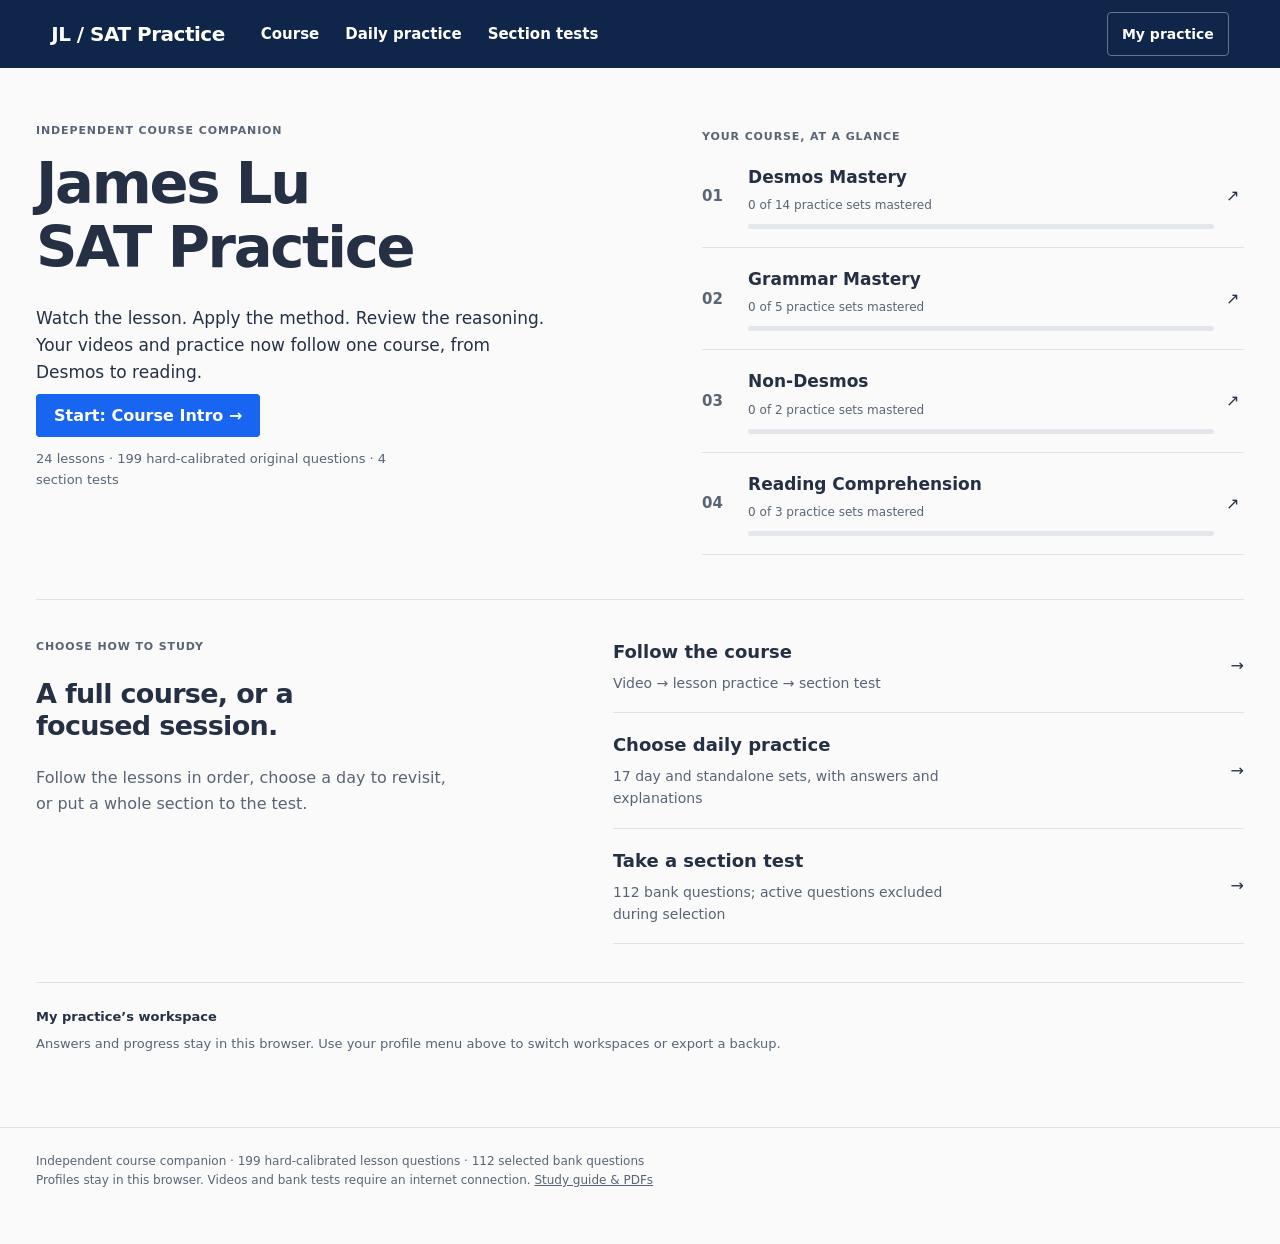
==== index.html @ e763a068 "Calibrate practice for hard SAT question patterns" ====
<!doctype html><html lang="en"><head><meta charset="utf-8"><meta name="viewport" content="width=device-width,initial-scale=1"><meta name="description" content="An independent James Lu SAT course companion with video lessons, original practice and section tests."><title>James Lu SAT Practice</title><link rel="stylesheet" href="course.css?v=4"><link rel="stylesheet" href="learning-theme.css?v=5"></head><body><header><a href="#home">JL / SAT Practice</a><nav aria-label="Main navigation"><a href="#course">Course</a><a href="#daily">Daily practice</a><a href="sections.html">Section tests</a></nav><button id="profile-button">Local profile</button></header><main id="content"></main><footer>Independent course companion · 199 hard-calibrated lesson questions · 112 selected bank questions<br>Profiles stay in this browser. Videos and bank tests require an internet connection. <a href="Start_Here.html">Study guide & PDFs</a></footer><dialog id="profiles"><h2>Your local workspace</h2><p class="profile-note">Choose a profile to save answers and course progress on this device. No password, online account, or cloud sync. Clearing browser data removes saved progress; export a backup to keep it.</p><label>Switch profile <select id="profile-select"></select></label><form id="new-profile"><label>New profile name <input id="profile-name" maxlength="40" required autocomplete="off"></label><button class="primary">Create profile</button></form><p id="profile-status" role="status"></p><div class="controls"><button id="export">Export backup</button><label class="action">Import backup <input type="file" id="import" accept="application/json" style="max-width:210px"></label><button id="close-profile">Done</button></div></dialog><script src="course-data.js"></script><script src="course.js?v=4"></script></body></html>
---- course.css ----
:root{--ink:#193c39;--muted:#64736d;--green:#216751;--paper:#f8f8f2;--line:#dce3d8}*{box-sizing:border-box}body{margin:0;background:var(--paper);color:var(--ink);font:16px/1.6 Arial,sans-serif}a{color:inherit}button,input,select{font:inherit}button,a.action{cursor:pointer;border:1px solid var(--line);border-radius:8px;padding:11px 17px;background:white;color:var(--ink);text-decoration:none}button:hover,a.action:hover{border-color:var(--green);background:#eef4eb}button:disabled{opacity:.5;cursor:default}.primary{background:var(--green)!important;color:white!important;border-color:var(--green)!important}header{padding:20px 5%;display:flex;gap:24px;align-items:center;border-bottom:1px solid var(--line);background:white}header>a{font-weight:700;text-decoration:none;font-size:20px}header nav{display:flex;gap:18px;flex:1}header nav a{text-decoration:none;font-size:14px}main{max-width:1160px;margin:auto;padding:42px 24px}h1,h2,h3{line-height:1.2;letter-spacing:-.03em}h1{font-size:clamp(32px,5vw,56px);margin:12px 0 24px}h2{font-size:28px}h3{font-size:21px}.eyebrow{font-size:12px;font-weight:700;letter-spacing:.15em;text-transform:uppercase;color:var(--green)}.muted{color:var(--muted)}.hero{display:grid;grid-template-columns:1.7fr 1fr;gap:50px;padding:20px 0 45px}.hero p{max-width:600px;font-size:18px}.stats{border-left:1px solid var(--line);padding-left:35px;align-self:center}.stats strong{font-size:38px;display:block}.stats p{font-size:14px;margin:0 0 20px}.grid{display:grid;grid-template-columns:repeat(3,1fr);gap:20px}.card{background:white;border:1px solid var(--line);border-radius:12px;padding:26px}.card p{color:var(--muted)}.card a{display:inline-block;margin-top:12px;font-weight:700}.course-list{display:grid;gap:18px;margin-top:26px}.lesson-row{display:flex;align-items:center;justify-content:space-between;gap:16px;padding:15px 0;border-top:1px solid var(--line)}.lesson-row a{text-decoration:none;font-weight:600}.tag{font-size:12px;background:#edf2e7;padding:4px 9px;border-radius:20px}.workspace{display:grid;grid-template-columns:240px 1fr;gap:30px}.outline{align-self:start;position:sticky;top:20px;font-size:14px}.outline a{display:block;text-decoration:none;padding:8px 12px;border-radius:7px}.outline a.active{background:#e6eee0;font-weight:700}.outline h3{font-size:16px}.video{aspect-ratio:16/9;width:100%;border:0;border-radius:10px;background:#e7ede4}.question{margin:25px 0;padding:28px;background:white;border:1px solid var(--line);border-radius:12px}.stem{font-size:18px;white-space:pre-line}.equation{display:block;margin:22px auto;max-width:100%;max-height:120px;width:auto}.figure{display:block;max-width:100%;max-height:320px;margin:20px auto}.choice{display:flex;gap:12px;padding:12px;border:1px solid var(--line);border-radius:8px;margin:9px 0;cursor:pointer}.choice:has(input:checked){border-color:var(--green);background:#eef4eb}.numeric{width:100%;max-width:300px;padding:12px;border:1px solid #93a59a;border-radius:7px}.feedback{padding:18px;margin-top:18px;background:#eef4eb;border-left:4px solid var(--green)}.feedback.wrong{background:#fff2df;border-color:#ad681d}.feedback p{margin:8px 0 0}.controls{display:flex;flex-wrap:wrap;gap:12px;align-items:center}.progress{height:7px;background:#dde6d9;border-radius:20px;overflow:hidden}.progress>div{background:var(--green);height:100%}table{border-collapse:collapse;margin:20px auto;max-width:100%}td,th{border:1px solid var(--line);padding:10px 16px}footer{max-width:1160px;margin:30px auto;padding:24px;color:var(--muted);font-size:13px;border-top:1px solid var(--line)}dialog{border:1px solid var(--line);border-radius:14px;padding:28px;max-width:500px;width:90%}dialog::backdrop{background:#193c3966}dialog input,dialog select{padding:10px;max-width:100%;margin:8px 0}label{display:block}.profile-note{font-size:13px;color:var(--muted)}.banner{padding:20px;border:1px solid var(--line);background:#edf2e7;border-radius:10px;margin:24px 0}@media(max-width:760px){header{flex-wrap:wrap;gap:12px}header nav{order:3;flex-basis:100%}.hero,.grid,.workspace{grid-template-columns:1fr}.stats{display:flex;gap:30px;border-left:0;padding-left:0}.outline{position:static;max-height:210px;overflow:auto}.question{padding:20px}main{padding:28px 18px}.lesson-row{align-items:flex-start}.hero{gap:15px}}

/* A reading-led course system: cream paper, ink green, restrained rules. */
body{font-family:system-ui,-apple-system,"Segoe UI",sans-serif}button,a.action,.card,.question,.video,.banner,dialog{border-radius:6px}a:focus-visible,button:focus-visible,input:focus-visible,select:focus-visible{outline:3px solid #ac6b25;outline-offset:4px}button,a.action{transition:background-color .15s,border-color .15s}header>a{letter-spacing:-.04em}.home-title{font-family:Georgia,"Times New Roman",serif;font-weight:400;letter-spacing:-.055em;font-size:clamp(46px,6vw,76px);line-height:1.04}.hero{grid-template-columns:1.2fr 1fr;gap:72px;padding:18px 0 56px}.hero p{max-width:47ch}.hero-caption{font-size:13px!important;color:var(--muted);margin-top:20px}.course-map{padding-top:18px}.map-row{display:grid;grid-template-columns:34px 1fr 18px;gap:12px;align-items:center;text-decoration:none;border-bottom:1px solid var(--line);padding:20px 0}.map-number{font-family:Georgia,serif;font-size:23px;color:var(--muted)}.map-row strong{font-size:17px}.map-row .muted{font-size:12px;margin:5px 0 9px}.map-row .progress{height:3px}.map-row:hover strong,.path-row:hover strong{color:var(--green);text-decoration:underline}.practice-paths{border-top:1px solid var(--line);display:grid;grid-template-columns:1fr 1.25fr;gap:72px;padding:38px 0}.practice-paths h2{font-size:30px;max-width:18ch;font-weight:500}.practice-paths p{max-width:42ch}.path-row{display:flex;justify-content:space-between;align-items:center;gap:22px;text-decoration:none;padding:18px 0;border-bottom:1px solid var(--line)}.path-row:first-child{padding-top:0}.path-row strong{font-size:18px}.path-row p{margin:5px 0 0;color:var(--muted);font-size:14px}.workspace-note{border-top:1px solid var(--line);padding-top:24px;font-size:14px}.workspace-note p{color:var(--muted);margin:6px 0}.course-list>.card{border:0;border-top:1px solid var(--line);background:transparent;border-radius:0;padding:26px 0}.tag{border-radius:4px}.stem{max-width:65ch}.choice{border-radius:5px}.question{margin-top:26px}.map-row,.path-row{min-height:54px}@media(min-width:761px) and (max-width:1000px){.hero,.practice-paths{gap:36px}.grid{grid-template-columns:repeat(2,1fr)}}@media(max-width:760px){.hero,.practice-paths{grid-template-columns:1fr;gap:26px}.hero{padding-bottom:32px}.home-title br{display:none}.home-title{max-width:10ch}.course-map{padding-top:0}.practice-paths{padding:28px 0}.practice-paths h2{max-width:none}.hero .action{display:inline-block;max-width:100%}.map-row{padding:16px 0}header>a{font-size:18px}header{padding:16px 18px}.grid{gap:14px}.stats{flex-wrap:wrap}.controls{align-items:stretch}.outline{border-bottom:1px solid var(--line);padding-bottom:15px}}@media(prefers-reduced-motion:reduce){*,*::before,*::after{scroll-behavior:auto!important;transition:none!important}}

.course-layout{display:grid;grid-template-columns:230px minmax(0,1fr);gap:48px}.unit-nav{position:sticky;top:20px;align-self:start;font-size:14px}.unit-nav a{display:block;text-decoration:none;padding:16px 12px;border-bottom:1px solid var(--line)}.unit-nav strong,.unit-nav small{display:block}.unit-nav .eyebrow{display:block;margin-bottom:6px;font-size:11px}.unit-nav .course-name{font-size:18px;font-weight:700;padding-top:0}.unit-nav small{font-size:12px;font-weight:400;color:var(--muted);margin-top:6px}.unit-nav a[aria-current]{background:#edf2e7;border-left:3px solid var(--green)}.breadcrumbs{font-size:13px;color:var(--muted);margin-bottom:24px}.course-layout h1{font-size:40px;margin-bottom:16px}.unit-summary{padding:28px 0;border-top:1px solid var(--line)}.unit-summary h2 a{text-decoration:none}.unit-summary h2 a:hover{text-decoration:underline}.unit-summary p{max-width:65ch;color:var(--muted)}.unit-overview{margin-top:32px}.skill-strip{display:flex;gap:6px;flex-wrap:wrap;margin:25px 0 12px}.skill-mark{width:30px;height:30px;border:1px solid #97a59c;text-decoration:none;display:grid;place-items:center;border-radius:4px;font-size:12px;background:white}.skill-mark.started{border-bottom:5px solid #ad681d}.skill-mark.finished{background:var(--green);color:white;border-color:var(--green)}.test-mark{background:#edf2e7;font-weight:700}.progress-key{display:flex;flex-wrap:wrap;gap:16px;color:var(--muted);font-size:12px;margin-bottom:30px}.about-unit{padding:24px 0;border-top:1px solid var(--line);border-bottom:1px solid var(--line)}.about-unit h2{font-size:23px}.about-unit p{max-width:65ch}.day-heading{font-size:12px;text-transform:uppercase;letter-spacing:.08em;color:var(--muted);margin:32px 0 12px}.lesson-block{padding:25px;background:white;border:1px solid var(--line);border-radius:6px;margin-bottom:14px}.lesson-block-title{display:flex;justify-content:space-between;align-items:center;gap:16px}.lesson-block h2{font-size:22px;margin:0}.learn-practice{display:grid;grid-template-columns:1.3fr 1fr;gap:30px;margin-top:22px}.learn-practice h3{font-size:13px;color:var(--muted);font-weight:500;letter-spacing:0;margin:0 0 14px}.resource-link{display:flex;gap:12px;text-decoration:none;padding:12px 0;align-items:flex-start}.resource-link>span:first-child{font-size:24px;line-height:1}.resource-link small{display:block;color:var(--muted);font-size:12px;margin-top:7px}.resource-link:hover{text-decoration:underline}.practice-panel{border-left:3px solid var(--green);padding:0 0 0 20px}.practice-panel p{margin:7px 0;font-size:14px}.practice-panel a{display:inline-block;margin-top:12px}.unit-test{border-top:1px solid var(--line);margin-top:32px;padding:30px 0;display:flex;align-items:center;gap:25px}.unit-test>div{flex:1}.unit-test h2{font-size:25px}.unit-test p{max-width:55ch;font-size:14px;color:var(--muted)}.unit-test>a{white-space:nowrap}@media(max-width:1000px){.course-layout{gap:28px;grid-template-columns:190px minmax(0,1fr)}.learn-practice{gap:18px}.lesson-block{padding:20px}.unit-test{display:block}.unit-test>a{display:inline-block}}@media(max-width:760px){.course-layout{grid-template-columns:1fr;gap:24px}.unit-nav{position:static}.unit-nav nav{display:grid;grid-template-columns:1fr 1fr}.unit-nav nav a{padding:12px}.unit-nav .course-name{padding-bottom:12px}.course-layout h1{font-size:32px}.learn-practice{grid-template-columns:1fr;gap:22px}.practice-panel{padding-left:15px}.lesson-block-title{align-items:flex-start}.lesson-block h2{font-size:21px}.about-unit{padding:16px 0}.unit-test{padding:22px 0}}
.hard-banner{display:flex;gap:12px;align-items:baseline;padding:14px 16px;margin:18px 0 24px;background:#f3f0e8;border-left:3px solid #a36b2c;color:#41372d;font-size:13px}.hard-banner strong{font-size:12px;text-transform:uppercase;letter-spacing:.08em;white-space:nowrap}.hard-banner span{color:#6d6257}.question-meta{display:flex;align-items:center;justify-content:space-between;gap:16px}.difficulty-badge{font-size:11px;text-transform:uppercase;letter-spacing:.08em;color:#8a5c26;border:1px solid #d3b58a;padding:4px 8px;border-radius:999px;background:#fbf8f1}
---- learning-theme.css ----
/* Learning workspace theme. Original content and identity, familiar course layout. */
:root{--ink:#253044;--muted:#596575;--green:#1865f2;--paper:#fafafa;--line:#dfe2e6;--navy:#10254a;--progress:#7354a2}
body{font-family:system-ui,-apple-system,"Segoe UI",sans-serif;background:var(--paper);color:var(--ink)}
header{min-height:64px;padding:12px 4%;background:var(--navy);color:white;border:0;gap:36px;position:relative}
header>a{font-size:20px;letter-spacing:-.025em;white-space:nowrap}header nav{gap:26px}header nav a{font-size:15px;font-weight:600;padding:8px 0;color:#fff}header nav a:hover{text-decoration:underline;text-underline-offset:5px}
header button{background:transparent;color:#fff;border-color:#657493;font-size:14px;padding:8px 14px}header button:hover{color:white;background:#243a60;border-color:#a8b8d4}
main{max-width:1440px;padding:36px 36px;margin:auto}h1{font-weight:650;letter-spacing:-.03em}h2,h3{letter-spacing:-.025em}.eyebrow{color:var(--muted);letter-spacing:.08em;font-size:11px}.muted{color:var(--muted)}
button,a.action{border-radius:4px;font-weight:600;min-height:44px}.primary{background:#1865f2!important;border-color:#1865f2!important;color:#fff!important}.primary:hover{background:#124dc0!important;border-color:#124dc0!important}
a:focus-visible,button:focus-visible,input:focus-visible,select:focus-visible{outline:3px solid #79a7ff;outline-offset:3px}button:hover,a.action:hover{background:#f0f5ff;border-color:#9cb8e6}
.home-title{font-family:inherit;font-size:clamp(38px,4.5vw,58px);font-weight:700;line-height:1.12;letter-spacing:-.04em}.hero{grid-template-columns:1.1fr 1fr;gap:70px;padding:18px 0 44px}.hero p{font-size:17px}.hero-caption{font-size:13px!important}.course-map{padding-top:6px}.map-number{font-family:inherit;font-size:15px;font-weight:700}.map-row{padding:18px 0}.map-row .progress>div,.progress>div{background:var(--progress)}.map-row:hover strong,.path-row:hover strong{color:#1865f2}.map-row .progress{height:5px}.practice-paths h2{font-size:27px;font-weight:650}
.course-layout{grid-template-columns:260px minmax(0,1fr);gap:42px}.unit-nav{top:20px;background:white;border:1px solid var(--line);border-radius:4px;padding:4px 0}.unit-nav .course-name{padding:20px;font-size:18px;line-height:1.4}.unit-nav>a:last-child{border-bottom:0;font-size:13px}.unit-nav nav a{padding:18px 20px}.unit-nav a[aria-current]{background:#edf4ff;border-left:4px solid #1865f2;padding-left:16px}.unit-nav .eyebrow{font-size:10px;margin-bottom:6px}.unit-nav strong{font-size:14px;font-weight:600}.unit-nav small{font-size:12px}.course-layout h1{font-size:36px}.breadcrumbs{font-size:12px;margin-bottom:20px}.breadcrumbs a{color:#1865f2;text-decoration:none}.breadcrumbs a:hover{text-decoration:underline}
.unit-overview{display:grid;gap:16px}.unit-summary{background:white;border:1px solid var(--line);border-radius:4px;padding:25px 30px}.unit-summary h2{font-size:26px;margin:12px 0}.unit-summary p{font-size:15px;line-height:1.65}.unit-summary .progress{height:5px}
.skill-strip{gap:6px;margin-top:22px}.skill-mark{width:28px;height:28px;font-size:11px;border-color:#9ba2aa;border-radius:4px}.skill-mark.finished{background:var(--progress);border-color:var(--progress)}.skill-mark.started{border-bottom-color:#c67a16}.test-mark{background:#eef0f3;color:#495465}.progress-key{font-size:11px;gap:16px;margin-bottom:26px}
.about-unit{padding:24px 30px;background:white;border:1px solid var(--line);border-radius:4px}.about-unit h2{font-size:23px;margin:0 0 16px}.about-unit p{font-size:15px;line-height:1.7}.about-unit p:last-child{margin-bottom:0}.day-heading{font-size:11px;font-weight:600;margin:26px 0 12px}.lesson-block{padding:26px 30px;border-radius:4px;box-shadow:none}.lesson-block h2{font-size:23px;font-weight:650}.learn-practice{grid-template-columns:1.25fr 1fr;gap:35px;margin-top:25px}.learn-practice h3{font-size:14px;color:#596575}.resource-link{font-size:15px;line-height:1.55}.resource-link>span:first-child{color:#596575;font-size:22px;border:1px solid #9ba2aa;border-radius:2px;width:24px;flex-shrink:0;text-align:center}.resource-link:hover{color:#1865f2}.practice-panel{background:#f5f7fa;border-left:0;border-top:4px solid #1865f2;padding:16px 18px}.practice-panel h3{margin-bottom:10px}.practice-panel p{font-size:13px}.practice-panel .action{font-size:14px;padding:8px 16px}.tag{background:#f0edf6;color:#5a4182;border-radius:3px;font-size:11px;white-space:nowrap}.unit-test{background:#fff;border:1px solid var(--line);border-radius:4px;margin-top:26px;padding:26px 30px}
.workspace{grid-template-columns:260px minmax(0,1fr);gap:42px}.outline{background:white;border:1px solid var(--line);border-radius:4px;padding:12px}.outline a{padding:11px 12px;border-radius:3px}.outline a.active{background:#edf4ff;border-left:3px solid #1865f2}.video{border-radius:4px;background:#edf0f4}.question{border-radius:4px;padding:28px 32px;border-color:var(--line)}.stem{font-size:18px;line-height:1.7}.choice{border-radius:4px;padding:13px 16px;background:white}.choice:has(input:checked){background:#edf4ff;border-color:#1865f2}.numeric{border-radius:4px}.feedback{background:#edf7ee;border-color:#27843e}.feedback.wrong{background:#fff5e7;border-color:#bc7518}.banner{background:#f0f4fa;border-radius:4px;border-color:#d8e1ee}.card{border-radius:4px}.card h3{font-size:22px}.card a{color:#1865f2}.workspace-note{font-size:13px}.progress{height:5px;background:#e3e6eb}footer{max-width:1440px;padding:24px 36px;font-size:12px}
@media(min-width:1700px){main{max-width:1600px}.course-layout,.workspace{grid-template-columns:285px minmax(0,1fr);gap:48px}}
@media(min-width:761px) and (max-width:1100px){main{padding:30px 24px}.course-layout,.workspace{grid-template-columns:220px minmax(0,1fr);gap:26px}.lesson-block,.about-unit,.unit-summary,.unit-test{padding:22px}.learn-practice{gap:20px;grid-template-columns:1fr 1fr}.hero{gap:36px}.unit-nav nav a{padding:16px}.unit-nav a[aria-current]{padding-left:12px}}
@media(max-width:760px){header{padding:12px 18px;gap:12px;justify-content:space-between}header>a{font-size:18px}header nav{gap:20px;order:3;flex-basis:100%}header nav a{font-size:13px;padding:3px 0}header button{font-size:12px;padding:7px 10px}main{padding:24px 18px}.hero,.practice-paths,.course-layout,.workspace{grid-template-columns:1fr;gap:24px}.home-title{font-size:40px;max-width:13ch}.hero p{font-size:16px}.hero{padding:8px 0 30px}.course-map{padding:0}.unit-nav{position:static}.unit-nav nav{grid-template-columns:1fr 1fr}.unit-nav nav a{padding:14px}.unit-nav a[aria-current]{padding-left:10px}.unit-nav .course-name{padding:14px 16px;font-size:16px}.course-layout h1{font-size:30px}.lesson-block,.about-unit,.unit-summary,.unit-test{padding:20px}.lesson-block h2{font-size:21px}.learn-practice{grid-template-columns:1fr;gap:18px}.practice-panel{padding:14px 16px}.outline{max-height:180px;padding:8px}.question{padding:22px 20px}.stem{font-size:17px}.skill-strip{gap:5px}.skill-mark{width:27px;height:27px}.progress-key{gap:12px}.unit-test>a{display:inline-block}.controls{gap:10px}footer{padding:20px 18px}.practice-paths h2{font-size:26px}}
@media(prefers-reduced-motion:reduce){*,*::before,*::after{transition:none!important;scroll-behavior:auto!important}}
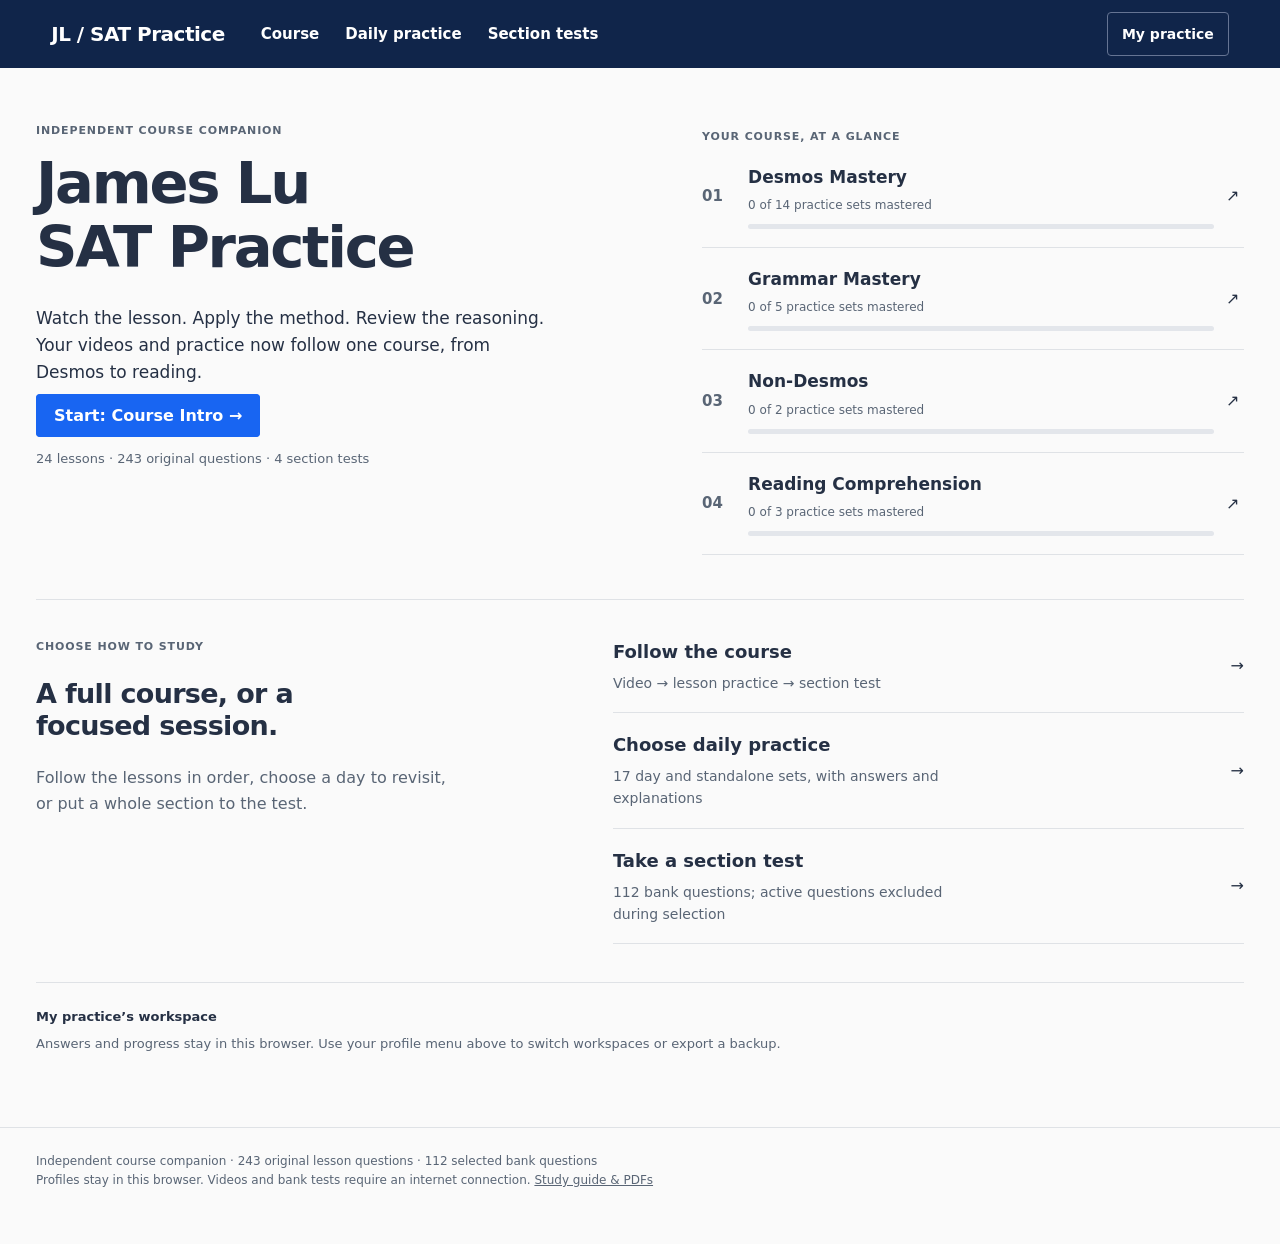
==== commit f680070c: "Expand regression practice with verified coverage and skill tracking" ====
--- a/index.html
+++ b/index.html
@@ -1 +1 @@
-<!doctype html><html lang="en"><head><meta charset="utf-8"><meta name="viewport" content="width=device-width,initial-scale=1"><meta name="description" content="An independent James Lu SAT course companion with video lessons, original practice and section tests."><title>James Lu SAT Practice</title><link rel="stylesheet" href="course.css?v=4"><link rel="stylesheet" href="learning-theme.css?v=5"></head><body><header><a href="#home">JL / SAT Practice</a><nav aria-label="Main navigation"><a href="#course">Course</a><a href="#daily">Daily practice</a><a href="sections.html">Section tests</a></nav><button id="profile-button">Local profile</button></header><main id="content"></main><footer>Independent course companion · 199 hard-calibrated lesson questions · 112 selected bank questions<br>Profiles stay in this browser. Videos and bank tests require an internet connection. <a href="Start_Here.html">Study guide & PDFs</a></footer><dialog id="profiles"><h2>Your local workspace</h2><p class="profile-note">Choose a profile to save answers and course progress on this device. No password, online account, or cloud sync. Clearing browser data removes saved progress; export a backup to keep it.</p><label>Switch profile <select id="profile-select"></select></label><form id="new-profile"><label>New profile name <input id="profile-name" maxlength="40" required autocomplete="off"></label><button class="primary">Create profile</button></form><p id="profile-status" role="status"></p><div class="controls"><button id="export">Export backup</button><label class="action">Import backup <input type="file" id="import" accept="application/json" style="max-width:210px"></label><button id="close-profile">Done</button></div></dialog><script src="course-data.js"></script><script src="course.js?v=4"></script></body></html>
+<!doctype html><html lang="en"><head><meta charset="utf-8"><meta name="viewport" content="width=device-width,initial-scale=1"><meta name="description" content="An independent James Lu SAT course companion with video lessons, original practice and section tests."><title>James Lu SAT Practice</title><link rel="stylesheet" href="course.css?v=6"><link rel="stylesheet" href="learning-theme.css?v=6"></head><body><header><a href="#home">JL / SAT Practice</a><nav aria-label="Main navigation"><a href="#course">Course</a><a href="#daily">Daily practice</a><a href="sections.html">Section tests</a></nav><button id="profile-button">Local profile</button></header><main id="content"></main><footer>Independent course companion · 243 original lesson questions · 112 selected bank questions<br>Profiles stay in this browser. Videos and bank tests require an internet connection. <a href="Start_Here.html">Study guide & PDFs</a></footer><dialog id="profiles"><h2>Your local workspace</h2><p class="profile-note">Choose a profile to save answers and course progress on this device. No password, online account, or cloud sync. Clearing browser data removes saved progress; export a backup to keep it.</p><label>Switch profile <select id="profile-select"></select></label><form id="new-profile"><label>New profile name <input id="profile-name" maxlength="40" required autocomplete="off"></label><button class="primary">Create profile</button></form><p id="profile-status" role="status"></p><div class="controls"><button id="export">Export backup</button><label class="action">Import backup <input type="file" id="import" accept="application/json" style="max-width:210px"></label><button id="close-profile">Done</button></div></dialog><script src="course-data.js?v=6"></script><script src="course.js?v=6"></script></body></html>
--- a/learning-theme.css
+++ b/learning-theme.css
@@ -17,3 +17,6 @@
 @media(min-width:761px) and (max-width:1100px){main{padding:30px 24px}.course-layout,.workspace{grid-template-columns:220px minmax(0,1fr);gap:26px}.lesson-block,.about-unit,.unit-summary,.unit-test{padding:22px}.learn-practice{gap:20px;grid-template-columns:1fr 1fr}.hero{gap:36px}.unit-nav nav a{padding:16px}.unit-nav a[aria-current]{padding-left:12px}}
 @media(max-width:760px){header{padding:12px 18px;gap:12px;justify-content:space-between}header>a{font-size:18px}header nav{gap:20px;order:3;flex-basis:100%}header nav a{font-size:13px;padding:3px 0}header button{font-size:12px;padding:7px 10px}main{padding:24px 18px}.hero,.practice-paths,.course-layout,.workspace{grid-template-columns:1fr;gap:24px}.home-title{font-size:40px;max-width:13ch}.hero p{font-size:16px}.hero{padding:8px 0 30px}.course-map{padding:0}.unit-nav{position:static}.unit-nav nav{grid-template-columns:1fr 1fr}.unit-nav nav a{padding:14px}.unit-nav a[aria-current]{padding-left:10px}.unit-nav .course-name{padding:14px 16px;font-size:16px}.course-layout h1{font-size:30px}.lesson-block,.about-unit,.unit-summary,.unit-test{padding:20px}.lesson-block h2{font-size:21px}.learn-practice{grid-template-columns:1fr;gap:18px}.practice-panel{padding:14px 16px}.outline{max-height:180px;padding:8px}.question{padding:22px 20px}.stem{font-size:17px}.skill-strip{gap:5px}.skill-mark{width:27px;height:27px}.progress-key{gap:12px}.unit-test>a{display:inline-block}.controls{gap:10px}footer{padding:20px 18px}.practice-paths h2{font-size:26px}}
 @media(prefers-reduced-motion:reduce){*,*::before,*::after{transition:none!important;scroll-behavior:auto!important}}
+
+/* Regression skill coverage, using the established course type and colors. */
+.coverage{margin:24px 0;padding:18px 22px;background:#fff;border:1px solid var(--line);border-radius:4px}.coverage summary{font-weight:650;cursor:pointer;color:#183957}.coverage>p{font-size:14px;line-height:1.6;color:#596575;max-width:75ch}.coverage ol{list-style:none;padding:0;display:grid;grid-template-columns:1fr 1fr;gap:0 24px}.coverage li{border-bottom:1px solid var(--line)}.coverage button{display:flex;align-items:baseline;gap:8px;width:100%;padding:12px 0;text-align:left;background:none;border:none;border-radius:0;color:#183957;font-size:13px;line-height:1.5}.coverage button:hover{color:#1865f2;background:#f5f7fa}.coverage-number{color:#657084;font-variant-numeric:tabular-nums;min-width:22px}.coverage-state{margin-left:auto;color:#657084;white-space:nowrap;font-size:11px}.question-topic{font-size:13px;color:#596575;margin:12px 0 0}.desmos-method{padding-top:12px;border-top:1px solid #ccd8d0;overflow-wrap:anywhere}.question{scroll-margin-top:100px}.coverage button:focus-visible{outline:2px solid #1865f2;outline-offset:3px}@media(max-width:1000px){.coverage ol{grid-template-columns:1fr}}@media(max-width:760px){.coverage{padding:16px}.coverage button{font-size:12px}.coverage-state{font-size:10px}}
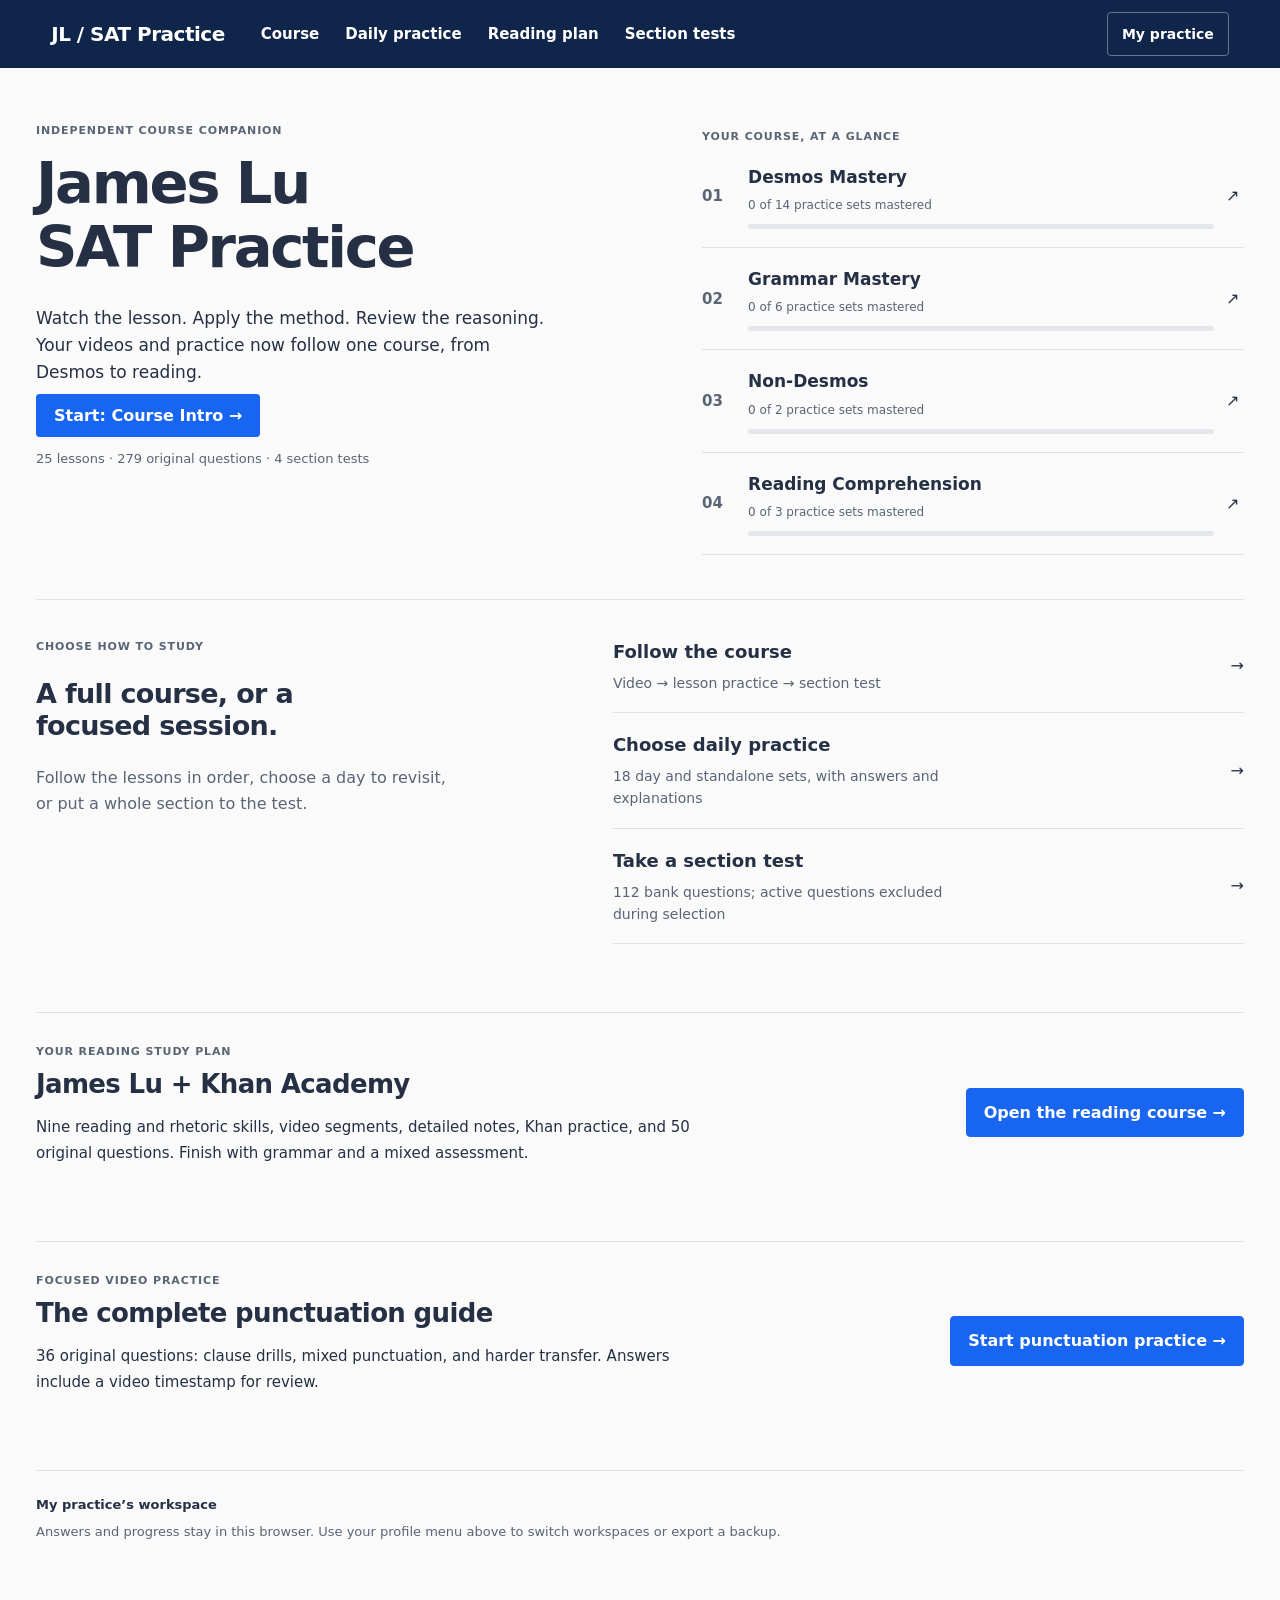
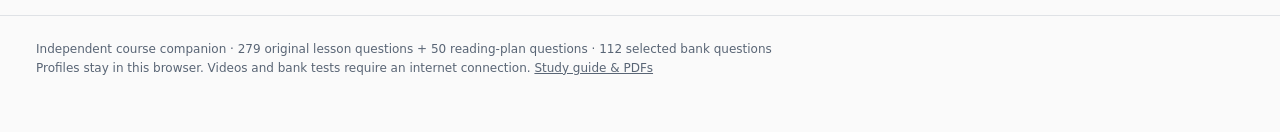
==== commit db65002f: "Add integrated reading study course and audited punctuation practice" ====
--- a/index.html
+++ b/index.html
@@ -1 +1 @@
-<!doctype html><html lang="en"><head><meta charset="utf-8"><meta name="viewport" content="width=device-width,initial-scale=1"><meta name="description" content="An independent James Lu SAT course companion with video lessons, original practice and section tests."><title>James Lu SAT Practice</title><link rel="stylesheet" href="course.css?v=6"><link rel="stylesheet" href="learning-theme.css?v=6"></head><body><header><a href="#home">JL / SAT Practice</a><nav aria-label="Main navigation"><a href="#course">Course</a><a href="#daily">Daily practice</a><a href="sections.html">Section tests</a></nav><button id="profile-button">Local profile</button></header><main id="content"></main><footer>Independent course companion · 243 original lesson questions · 112 selected bank questions<br>Profiles stay in this browser. Videos and bank tests require an internet connection. <a href="Start_Here.html">Study guide & PDFs</a></footer><dialog id="profiles"><h2>Your local workspace</h2><p class="profile-note">Choose a profile to save answers and course progress on this device. No password, online account, or cloud sync. Clearing browser data removes saved progress; export a backup to keep it.</p><label>Switch profile <select id="profile-select"></select></label><form id="new-profile"><label>New profile name <input id="profile-name" maxlength="40" required autocomplete="off"></label><button class="primary">Create profile</button></form><p id="profile-status" role="status"></p><div class="controls"><button id="export">Export backup</button><label class="action">Import backup <input type="file" id="import" accept="application/json" style="max-width:210px"></label><button id="close-profile">Done</button></div></dialog><script src="course-data.js?v=6"></script><script src="course.js?v=6"></script></body></html>
+<!doctype html><html lang="en"><head><meta charset="utf-8"><meta name="viewport" content="width=device-width,initial-scale=1"><meta name="description" content="An independent James Lu SAT course companion with video lessons, original practice and section tests."><title>James Lu SAT Practice</title><link rel="stylesheet" href="course.css?v=9"><link rel="stylesheet" href="learning-theme.css?v=9"></head><body><header><a href="#home">JL / SAT Practice</a><nav aria-label="Main navigation"><a href="#course">Course</a><a href="#daily">Daily practice</a><a href="reading-plan.html">Reading plan</a><a href="sections.html">Section tests</a></nav><button id="profile-button">Local profile</button></header><main id="content"></main><footer>Independent course companion · 279 original lesson questions + 50 reading-plan questions · 112 selected bank questions<br>Profiles stay in this browser. Videos and bank tests require an internet connection. <a href="Start_Here.html">Study guide & PDFs</a></footer><dialog id="profiles"><h2>Your local workspace</h2><p class="profile-note">Choose a profile to save answers and course progress on this device. No password, online account, or cloud sync. Clearing browser data removes saved progress; export a backup to keep it.</p><label>Switch profile <select id="profile-select"></select></label><form id="new-profile"><label>New profile name <input id="profile-name" maxlength="40" required autocomplete="off"></label><button class="primary">Create profile</button></form><p id="profile-status" role="status"></p><div class="controls"><button id="export">Export backup</button><label class="action">Import backup <input type="file" id="import" accept="application/json" style="max-width:210px"></label><button id="close-profile">Done</button></div></dialog><script src="course-data.js?v=9"></script><script src="reading-plan-data.js?v=9"></script><script src="profile-utils.js?v=9"></script><script src="course.js?v=9"></script></body></html>
--- a/learning-theme.css
+++ b/learning-theme.css
@@ -20,3 +20,7 @@
 
 /* Regression skill coverage, using the established course type and colors. */
 .coverage{margin:24px 0;padding:18px 22px;background:#fff;border:1px solid var(--line);border-radius:4px}.coverage summary{font-weight:650;cursor:pointer;color:#183957}.coverage>p{font-size:14px;line-height:1.6;color:#596575;max-width:75ch}.coverage ol{list-style:none;padding:0;display:grid;grid-template-columns:1fr 1fr;gap:0 24px}.coverage li{border-bottom:1px solid var(--line)}.coverage button{display:flex;align-items:baseline;gap:8px;width:100%;padding:12px 0;text-align:left;background:none;border:none;border-radius:0;color:#183957;font-size:13px;line-height:1.5}.coverage button:hover{color:#1865f2;background:#f5f7fa}.coverage-number{color:#657084;font-variant-numeric:tabular-nums;min-width:22px}.coverage-state{margin-left:auto;color:#657084;white-space:nowrap;font-size:11px}.question-topic{font-size:13px;color:#596575;margin:12px 0 0}.desmos-method{padding-top:12px;border-top:1px solid #ccd8d0;overflow-wrap:anywhere}.question{scroll-margin-top:100px}.coverage button:focus-visible{outline:2px solid #1865f2;outline-offset:3px}@media(max-width:1000px){.coverage ol{grid-template-columns:1fr}}@media(max-width:760px){.coverage{padding:16px}.coverage button{font-size:12px}.coverage-state{font-size:10px}}
+
+.regression-guide{margin:16px 0 24px;padding:16px 22px;border:1px solid var(--line);border-radius:4px;background:#fff}.regression-guide summary{font-size:14px;font-weight:650;cursor:pointer;color:#183957}.regression-guide p{font-size:14px;line-height:1.7;max-width:75ch}.desmos-method h3{font-size:18px;margin:8px 0 16px}.regression-entries{background:#fff;border:1px solid #d7e0d9;border-radius:4px;margin:16px 0}.regression-entries>div{display:grid;grid-template-columns:55px minmax(0,1fr);gap:10px;padding:12px 14px;align-items:baseline}.regression-entries>div+div{border-top:1px solid #e4e9e5}.regression-entries span{font-size:11px;color:#596575}.regression-entries code{white-space:pre-wrap;overflow-wrap:anywhere;font-family:Consolas,monospace;font-size:14px;color:#183957}.desmos-method p{line-height:1.7}@media(max-width:760px){.regression-guide{padding:14px 16px}.regression-entries>div{grid-template-columns:42px minmax(0,1fr);padding:10px;gap:6px}.regression-entries code{font-size:12px}}
+
+.focused-review{display:flex;justify-content:space-between;gap:30px;align-items:center;border-top:1px solid var(--line);padding:30px 0;margin:30px 0}.focused-review h2{font-size:26px;margin:8px 0}.focused-review p{font-size:15px;line-height:1.7;max-width:70ch}.focused-review .action{white-space:nowrap}.review-link{border-top:1px solid #ccd8d0;padding-top:14px;font-size:14px}.about-unit details{margin-top:18px}.about-unit summary{cursor:pointer;font-weight:600}@media(max-width:760px){.focused-review{display:block}.focused-review .action{display:inline-block;margin-top:14px}}
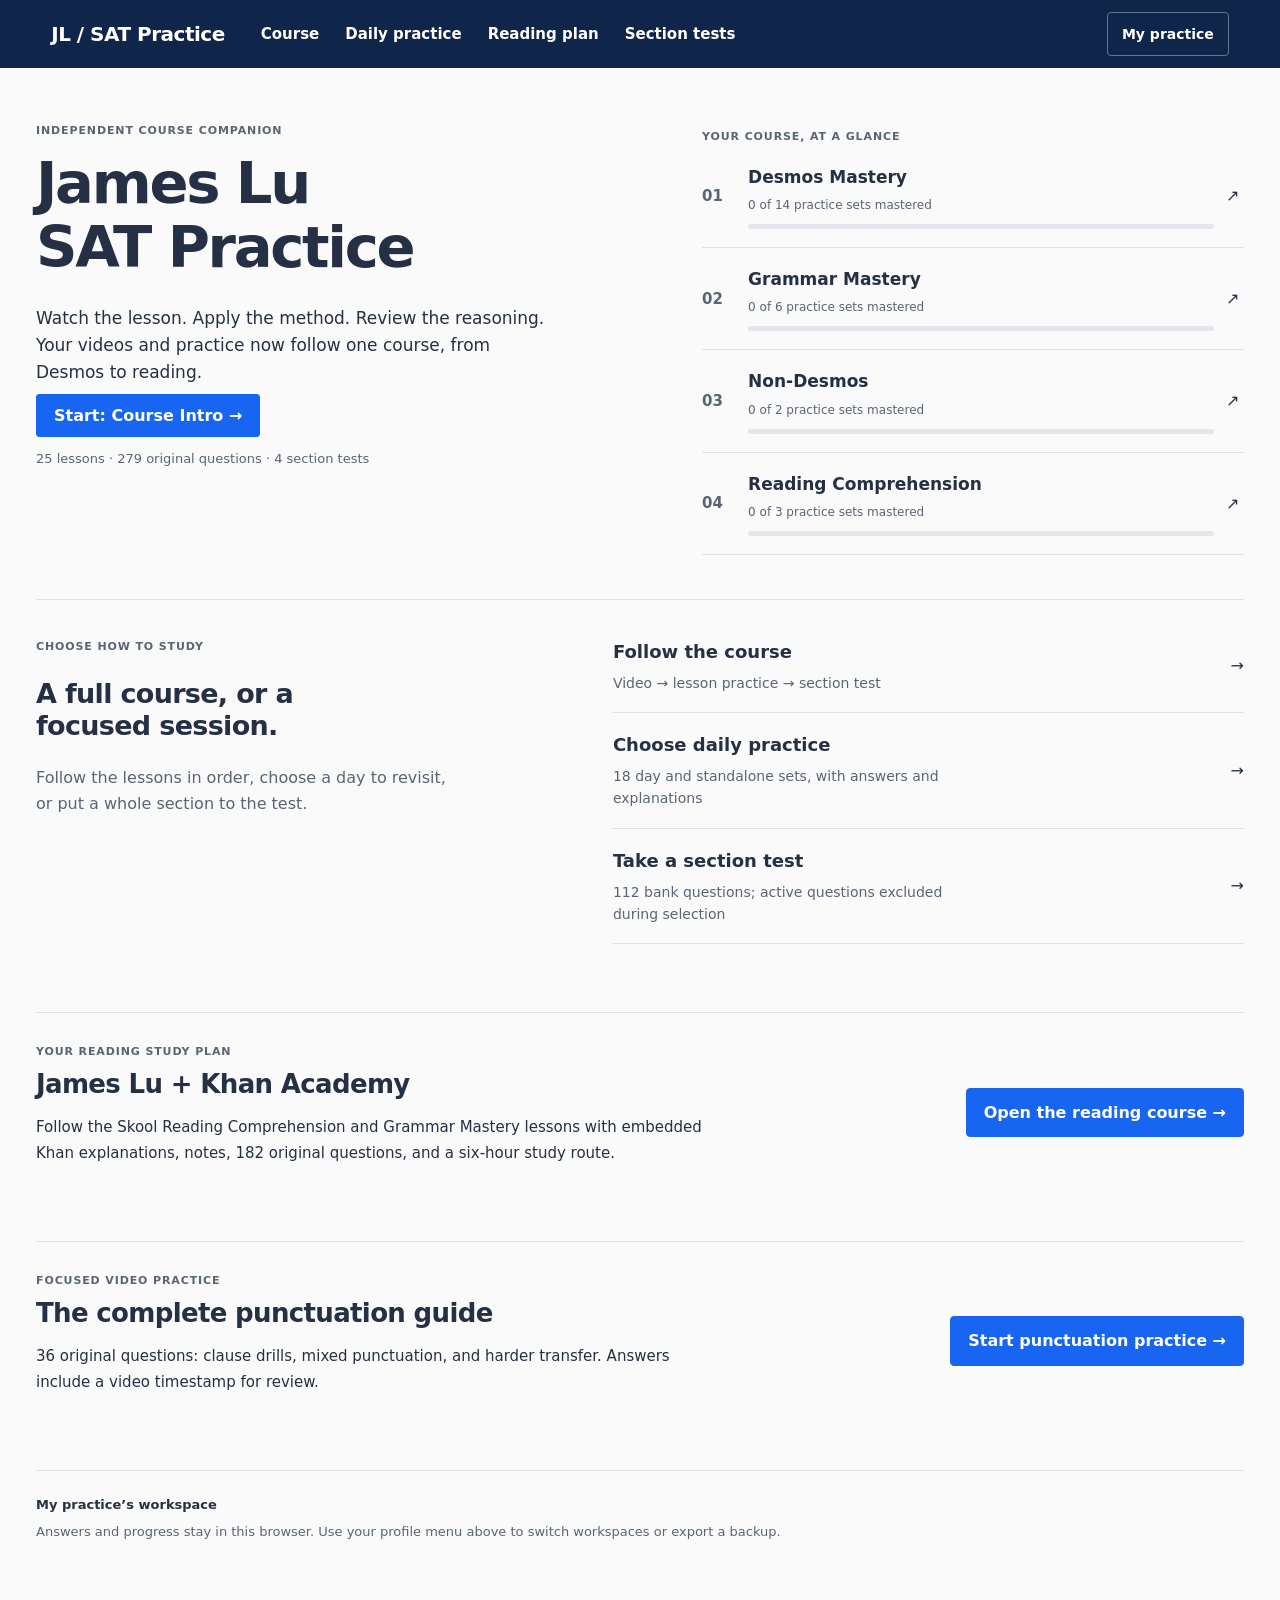
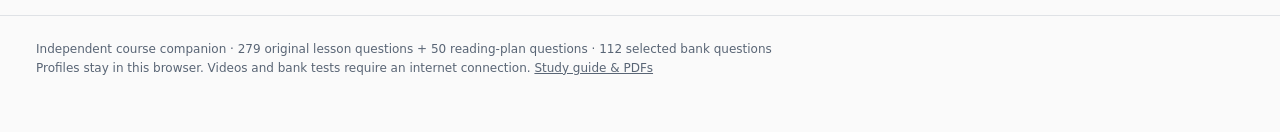
==== commit 973519e4: "Move reading course to separate site and add question reset controls" ====
--- a/index.html
+++ b/index.html
@@ -1 +1 @@
-<!doctype html><html lang="en"><head><meta charset="utf-8"><meta name="viewport" content="width=device-width,initial-scale=1"><meta name="description" content="An independent James Lu SAT course companion with video lessons, original practice and section tests."><title>James Lu SAT Practice</title><link rel="stylesheet" href="course.css?v=9"><link rel="stylesheet" href="learning-theme.css?v=9"></head><body><header><a href="#home">JL / SAT Practice</a><nav aria-label="Main navigation"><a href="#course">Course</a><a href="#daily">Daily practice</a><a href="reading-plan.html">Reading plan</a><a href="sections.html">Section tests</a></nav><button id="profile-button">Local profile</button></header><main id="content"></main><footer>Independent course companion · 279 original lesson questions + 50 reading-plan questions · 112 selected bank questions<br>Profiles stay in this browser. Videos and bank tests require an internet connection. <a href="Start_Here.html">Study guide & PDFs</a></footer><dialog id="profiles"><h2>Your local workspace</h2><p class="profile-note">Choose a profile to save answers and course progress on this device. No password, online account, or cloud sync. Clearing browser data removes saved progress; export a backup to keep it.</p><label>Switch profile <select id="profile-select"></select></label><form id="new-profile"><label>New profile name <input id="profile-name" maxlength="40" required autocomplete="off"></label><button class="primary">Create profile</button></form><p id="profile-status" role="status"></p><div class="controls"><button id="export">Export backup</button><label class="action">Import backup <input type="file" id="import" accept="application/json" style="max-width:210px"></label><button id="close-profile">Done</button></div></dialog><script src="course-data.js?v=9"></script><script src="reading-plan-data.js?v=9"></script><script src="profile-utils.js?v=9"></script><script src="course.js?v=9"></script></body></html>
+<!doctype html><html lang="en"><head><meta charset="utf-8"><meta name="viewport" content="width=device-width,initial-scale=1"><meta name="description" content="An independent James Lu SAT course companion with video lessons, original practice and section tests."><title>James Lu SAT Practice</title><link rel="stylesheet" href="course.css?v=11"><link rel="stylesheet" href="learning-theme.css?v=11"></head><body><header><a href="#home">JL / SAT Practice</a><nav aria-label="Main navigation"><a href="#course">Course</a><a href="#daily">Daily practice</a><a href="https://shloksheth.github.io/james-lu-reading-writing/">Reading plan</a><a href="sections.html">Section tests</a></nav><button id="profile-button">Local profile</button></header><main id="content"></main><footer>Independent course companion · 279 original lesson questions + 50 reading-plan questions · 112 selected bank questions<br>Profiles stay in this browser. Videos and bank tests require an internet connection. <a href="Start_Here.html">Study guide & PDFs</a></footer><dialog id="profiles"><h2>Your local workspace</h2><p class="profile-note">Choose a profile to save answers and course progress on this device. No password, online account, or cloud sync. Clearing browser data removes saved progress; export a backup to keep it.</p><label>Switch profile <select id="profile-select"></select></label><form id="new-profile"><label>New profile name <input id="profile-name" maxlength="40" required autocomplete="off"></label><button class="primary">Create profile</button></form><p id="profile-status" role="status"></p><div class="controls"><button id="export">Export backup</button><label class="action">Import backup <input type="file" id="import" accept="application/json" style="max-width:210px"></label><button id="close-profile">Done</button></div></dialog><script src="course-data.js?v=11"></script><script src="reading-plan-data.js?v=11"></script><script src="profile-utils.js?v=11"></script><script src="course.js?v=11"></script></body></html>
--- a/learning-theme.css
+++ b/learning-theme.css
@@ -24,3 +24,12 @@
 .regression-guide{margin:16px 0 24px;padding:16px 22px;border:1px solid var(--line);border-radius:4px;background:#fff}.regression-guide summary{font-size:14px;font-weight:650;cursor:pointer;color:#183957}.regression-guide p{font-size:14px;line-height:1.7;max-width:75ch}.desmos-method h3{font-size:18px;margin:8px 0 16px}.regression-entries{background:#fff;border:1px solid #d7e0d9;border-radius:4px;margin:16px 0}.regression-entries>div{display:grid;grid-template-columns:55px minmax(0,1fr);gap:10px;padding:12px 14px;align-items:baseline}.regression-entries>div+div{border-top:1px solid #e4e9e5}.regression-entries span{font-size:11px;color:#596575}.regression-entries code{white-space:pre-wrap;overflow-wrap:anywhere;font-family:Consolas,monospace;font-size:14px;color:#183957}.desmos-method p{line-height:1.7}@media(max-width:760px){.regression-guide{padding:14px 16px}.regression-entries>div{grid-template-columns:42px minmax(0,1fr);padding:10px;gap:6px}.regression-entries code{font-size:12px}}
 
 .focused-review{display:flex;justify-content:space-between;gap:30px;align-items:center;border-top:1px solid var(--line);padding:30px 0;margin:30px 0}.focused-review h2{font-size:26px;margin:8px 0}.focused-review p{font-size:15px;line-height:1.7;max-width:70ch}.focused-review .action{white-space:nowrap}.review-link{border-top:1px solid #ccd8d0;padding-top:14px;font-size:14px}.about-unit details{margin-top:18px}.about-unit summary{cursor:pointer;font-weight:600}@media(max-width:760px){.focused-review{display:block}.focused-review .action{display:inline-block;margin-top:14px}}
+.regression-gallery{margin:16px 0 24px;padding:18px 22px;border:1px solid var(--line);border-radius:4px;background:#fff}.regression-gallery>summary{font-size:14px;font-weight:650;cursor:pointer;color:var(--ink)}.regression-gallery>p{font-size:13px}.visual-example{margin:16px 0;padding:14px 0;border-top:1px solid var(--line)}.visual-example>summary{font-size:14px;font-weight:600;cursor:pointer;color:var(--ink)}.regression-visual{margin:16px 0 8px}.regression-visual img{display:block;width:100%;height:auto;border:1px solid var(--line);border-radius:4px;background:white}.regression-visual figcaption{margin-top:10px;font-size:13px;line-height:1.65;color:#596575}.regression-visual figcaption a{white-space:nowrap}.regression-entries>div{grid-template-columns:48px minmax(0,1fr) auto;align-items:center}.regression-entries button{padding:5px 9px;font-size:12px;border-color:#cad4df;background:#f5f7fa}.copy-status{font-size:12px;min-height:1.6em}.visual-example button{font-size:13px;margin-top:8px}@media(max-width:760px){.regression-gallery{padding:14px 16px}.regression-entries>div{grid-template-columns:38px minmax(0,1fr);align-items:baseline}.regression-entries button{grid-column:2;justify-self:start}.regression-visual figcaption{font-size:12px}}
+
+/* A reset is immediately reversible and never erases watched-video progress. */
+.question-reset{margin-top:16px;padding-top:12px;border-top:1px solid var(--line)}
+.reset-control{background:transparent;color:var(--muted);border-color:#cbd2db;font-size:12px;font-weight:500;padding:8px 12px}
+.reset-control:disabled{opacity:.55;cursor:default}.reset-control:disabled:hover{background:transparent;border-color:#cbd2db}
+.reset-toast{position:fixed;z-index:30;left:50%;bottom:24px;transform:translateX(-50%);display:flex;align-items:center;gap:24px;max-width:min(720px,calc(100vw - 36px));width:max-content;padding:16px 20px;background:var(--navy);color:#fff;border:1px solid #607393;border-radius:4px;box-shadow:0 4px 18px #10254a25;font-size:14px;line-height:1.5}
+.reset-toast button{flex-shrink:0;background:#fff;color:var(--navy);border-color:#fff;font-size:13px;padding:8px 14px;white-space:nowrap}.reset-toast button:hover{background:#edf4ff;color:var(--navy)}
+@media(max-width:760px){.reset-toast{bottom:12px;gap:14px;padding:14px 16px;font-size:12px}.reset-toast button{font-size:12px;padding:7px 10px}.question-reset .reset-control{width:100%;text-align:left}}
